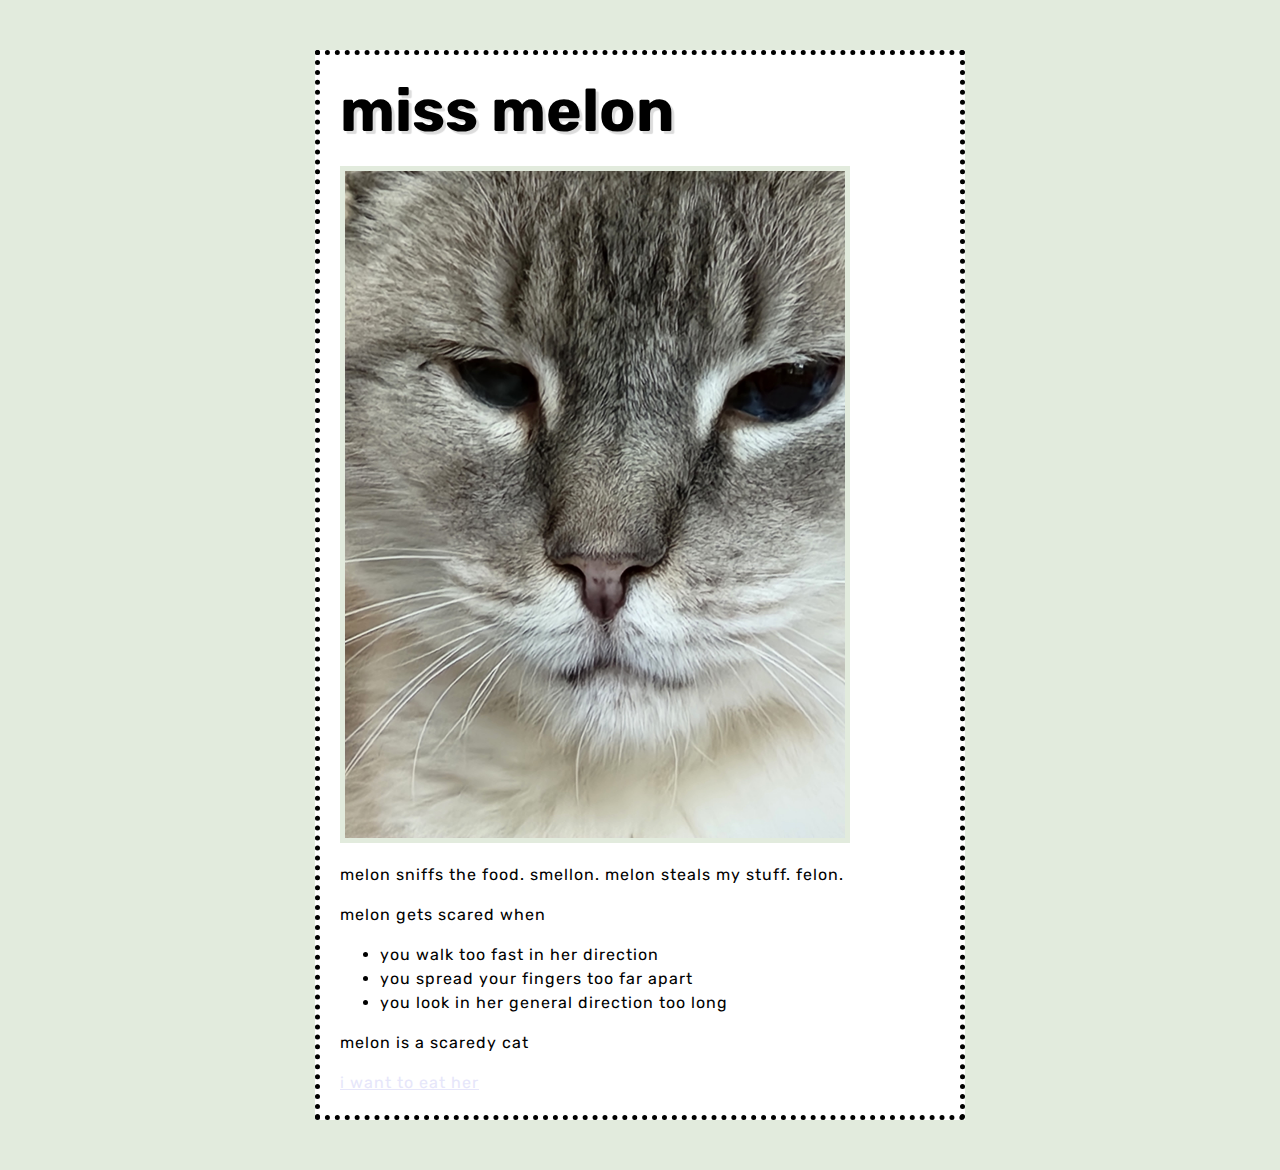
==== index.html @ cded0e75 "restructured files" ====
<!DOCTYPE html>
<html lang="en-US">
  <head>
    <meta charset="utf-8" />
    <meta name="viewport" content="width=device-width" />
    <title>first site</title>
    <link href="styles/style.css" rel="stylesheet" />
    <link rel="preconnect" href="https://fonts.googleapis.com">
    <link rel="preconnect" href="https://fonts.gstatic.com" crossorigin>
    <link href="https://fonts.googleapis.com/css2?family=Rubik&display=swap" rel="stylesheet">
  </head>
  <body>
    <!-- this is a comment-->
    <h1>miss melon</h1>
    <!--headings are for accessibility and SEO, not style-->
    <img src="images/smellon.jpg" alt="my baby smellon melon staring into the camera with disdain" />
    <p>melon sniffs the food. smellon. melon steals my stuff. felon.</p>
    <p>melon gets scared when</p>
    <ul>
        <li>you walk too fast in her direction</li>
        <li>you spread your fingers too far apart</li>
        <li>you look in her general direction too long</li>
    </ul>
    <p>melon is a scaredy cat</p>
    <a href="https://static.libertyprim.com/files/familles/melon-large.jpg?1574629891">i want to eat her</a>
    <script src="scripts/main.js"></script>

</body>
</html>
---- styles/style.css ----
html {
  font-size: 14px; /* px means "pixels": the base font size is now 10 pixels high */
  font-family:'Rubik', sans-serif; /* this should be the rest of the output you got from Google Fonts */
  background-color: #e2ebdd;
}

body {
  width: 600px;
  margin: 50px auto;
  background-color: white;
  padding: 0px 20px 20px 20px;
  border: 5px dotted black;
}

h1 {
  color: black;
  font-size: 60px;
  text-align: left;
  margin: 0;
  padding: 20px 0;
  text-shadow: 3px 3px 1px gainsboro; /*how far it moves across, down, blur radius*/
}

p,
li {
    color: black;
    font-size: 16px;
    line-height: 1.5;
    letter-spacing: 1px;
    text-align: left;
}

a {
  color: lavender;
  font-size: 16px;
  line-height: 1.5;
  letter-spacing: 1px;
  text-align: left;
}

img {
  display: block;
  margin: 0 0 20px;
  width: 500px;
  border: 5px solid #e2ebdd;
}
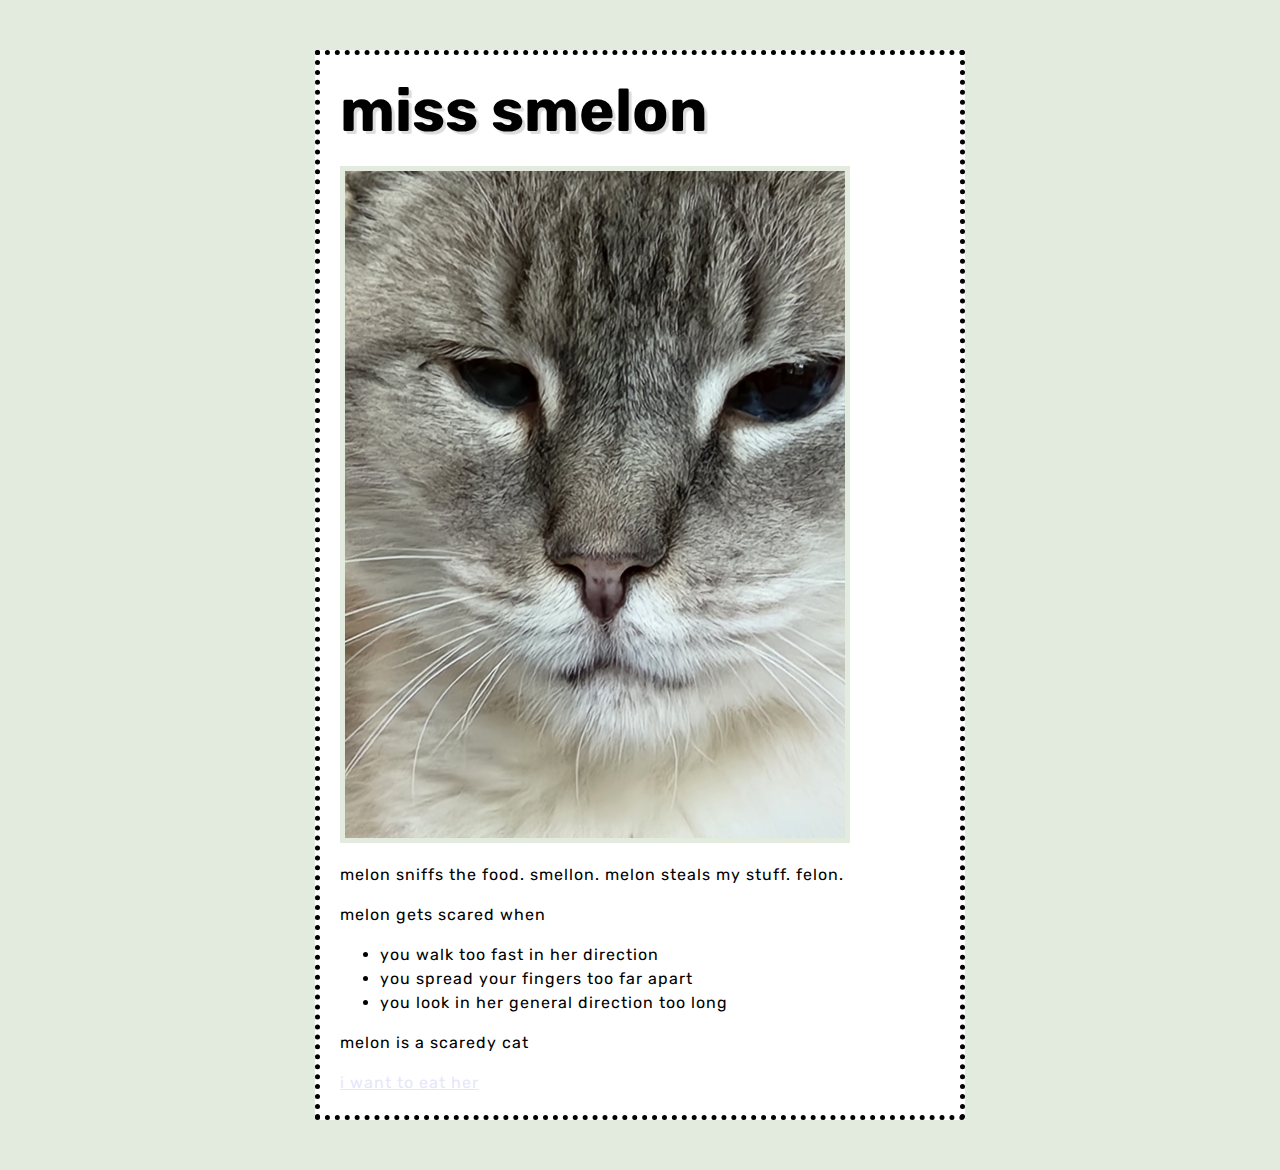
==== commit 2640d2ca: "rename title" ====
(no text change in the page or its own stylesheets)
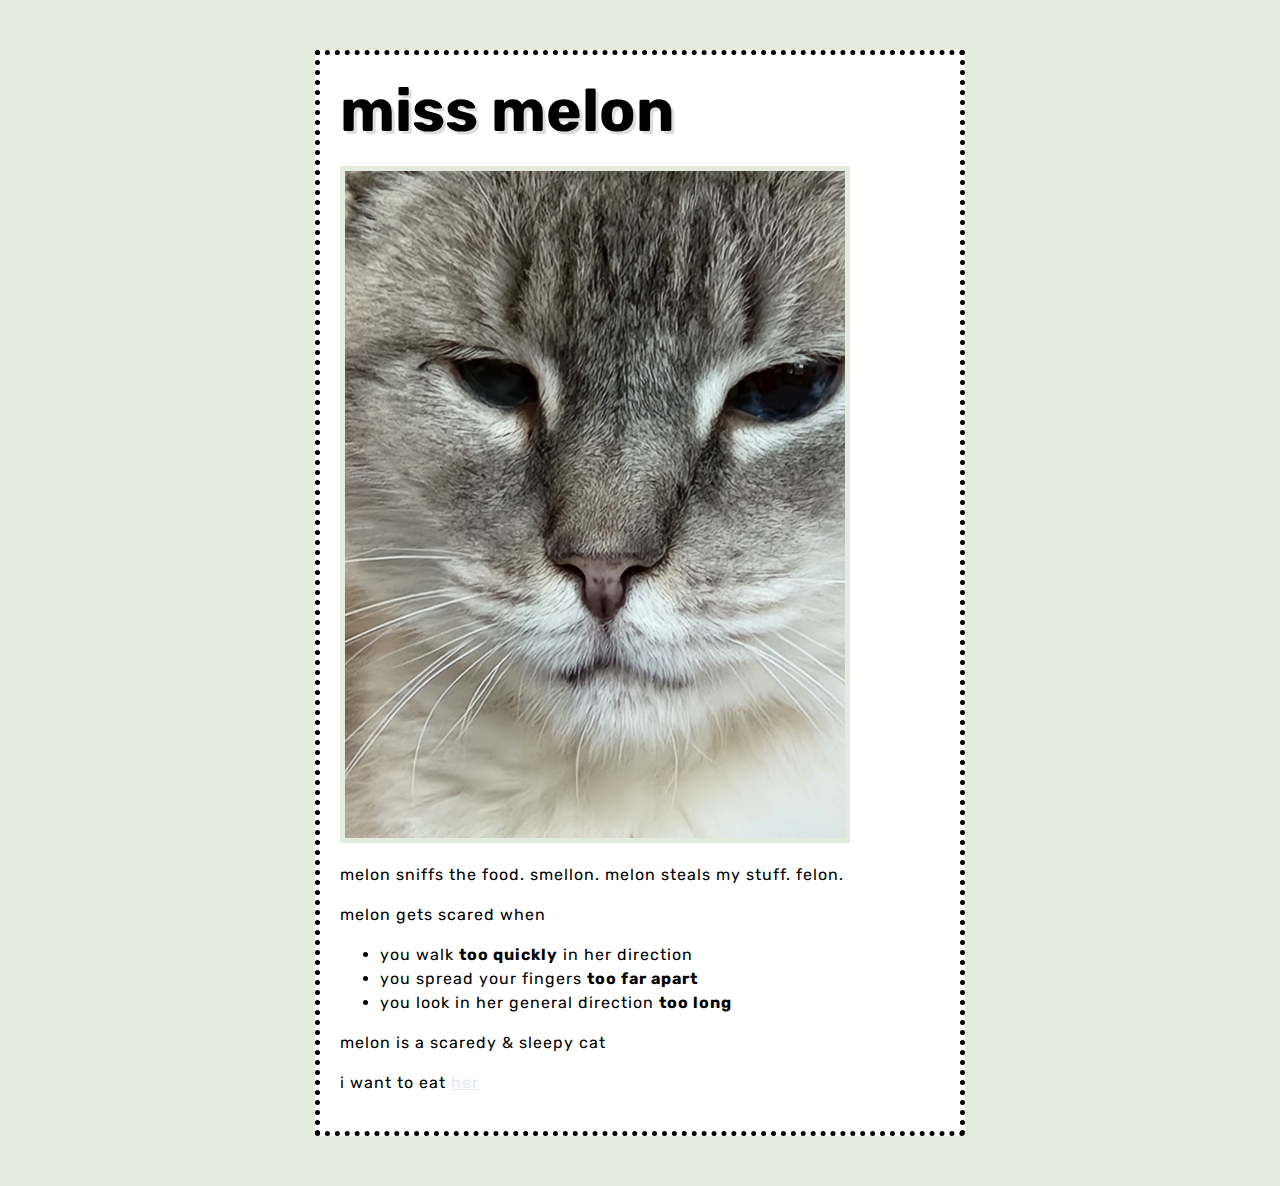
==== commit c3482e58: "appearance edits" ====
--- a/index.html
+++ b/index.html
@@ -3,7 +3,8 @@
   <head>
     <meta charset="utf-8" />
     <meta name="viewport" content="width=device-width" />
-    <title>first site</title>
+    <title>miss melon's site</title>
+    <link rel="icon" href="images/watermelon-icon.png" type="image/x-icon"/>
     <link href="styles/style.css" rel="stylesheet" />
     <link rel="preconnect" href="https://fonts.googleapis.com">
     <link rel="preconnect" href="https://fonts.gstatic.com" crossorigin>
@@ -17,13 +18,13 @@
     <p>melon sniffs the food. smellon. melon steals my stuff. felon.</p>
     <p>melon gets scared when</p>
     <ul>
-        <li>you walk too fast in her direction</li>
-        <li>you spread your fingers too far apart</li>
-        <li>you look in her general direction too long</li>
+        <li>you walk <strong>too quickly</strong> in her direction</li>
+        <li>you spread your fingers <strong>too far apart</strong></li>
+        <li>you look in her general direction <strong>too long</strong></li>
     </ul>
-    <p>melon is a scaredy cat</p>
-    <a href="https://static.libertyprim.com/files/familles/melon-large.jpg?1574629891">i want to eat her</a>
-    <script src="scripts/main.js"></script>
+    <p>melon is a scaredy &amp; sleepy cat</p>
+    <p>i want to eat <a href="https://static.libertyprim.com/files/familles/melon-large.jpg?1574629891" target="_blank">her</a></p>
+    <script src="scripts/main.js" defer></script>
 
 </body>
 </html>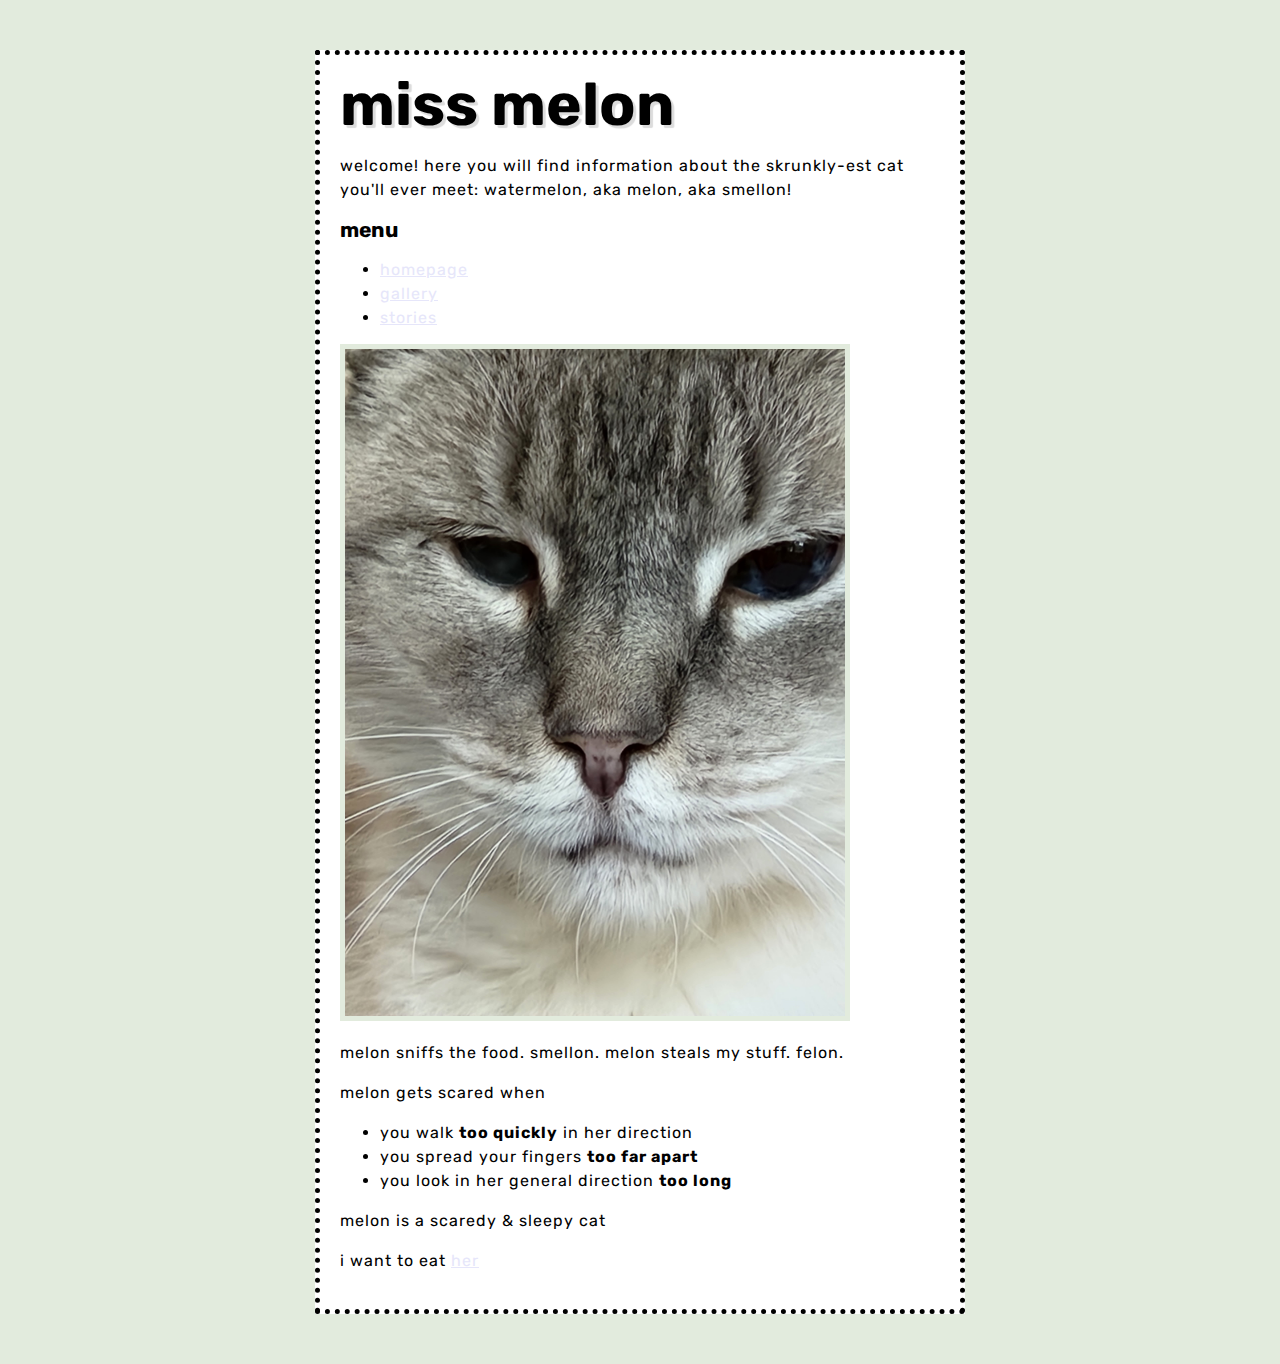
==== commit 004ae129: "navigation menu" ====
--- a/index.html
+++ b/index.html
@@ -12,9 +12,22 @@
   </head>
   <body>
     <!-- this is a comment-->
+   
     <h1>miss melon</h1>
+    <p>welcome! here you will find information about the skrunkly-est cat you'll ever meet: watermelon, aka melon, aka smellon!</p>
+    <h2>menu</h2>
+  
+    <ul>
+      <li><a href="index.html">homepage</a></li>
+      <li><a href="gallery.html" target="_blank">gallery</a></li>
+      <li><a href="stories.html" target="_blank">stories</a></li>
+    </ul>
+    
     <!--headings are for accessibility and SEO, not style-->
+    <a title= "The most shy kitty there ever was." href="https://www.litter-robot.com/blog/how-to-help-skittish-kitty/#:~:text=Why%20are%20cats%20shy%20or,and%20become%20a%20skittish%20kitty.">
+
     <img src="images/smellon.jpg" alt="my baby smellon melon staring into the camera with disdain" />
+    </a>
     <p>melon sniffs the food. smellon. melon steals my stuff. felon.</p>
     <p>melon gets scared when</p>
     <ul>
--- a/styles/style.css
+++ b/styles/style.css
@@ -17,10 +17,14 @@
   font-size: 60px;
   text-align: left;
   margin: 0;
-  padding: 20px 0;
+  padding: 20px 0 3px 0;
+  line-height:1;
   text-shadow: 3px 3px 1px gainsboro; /*how far it moves across, down, blur radius*/
 }
 
+h2{
+  line-height:1;
+}
 p,
 li {
     color: black;
